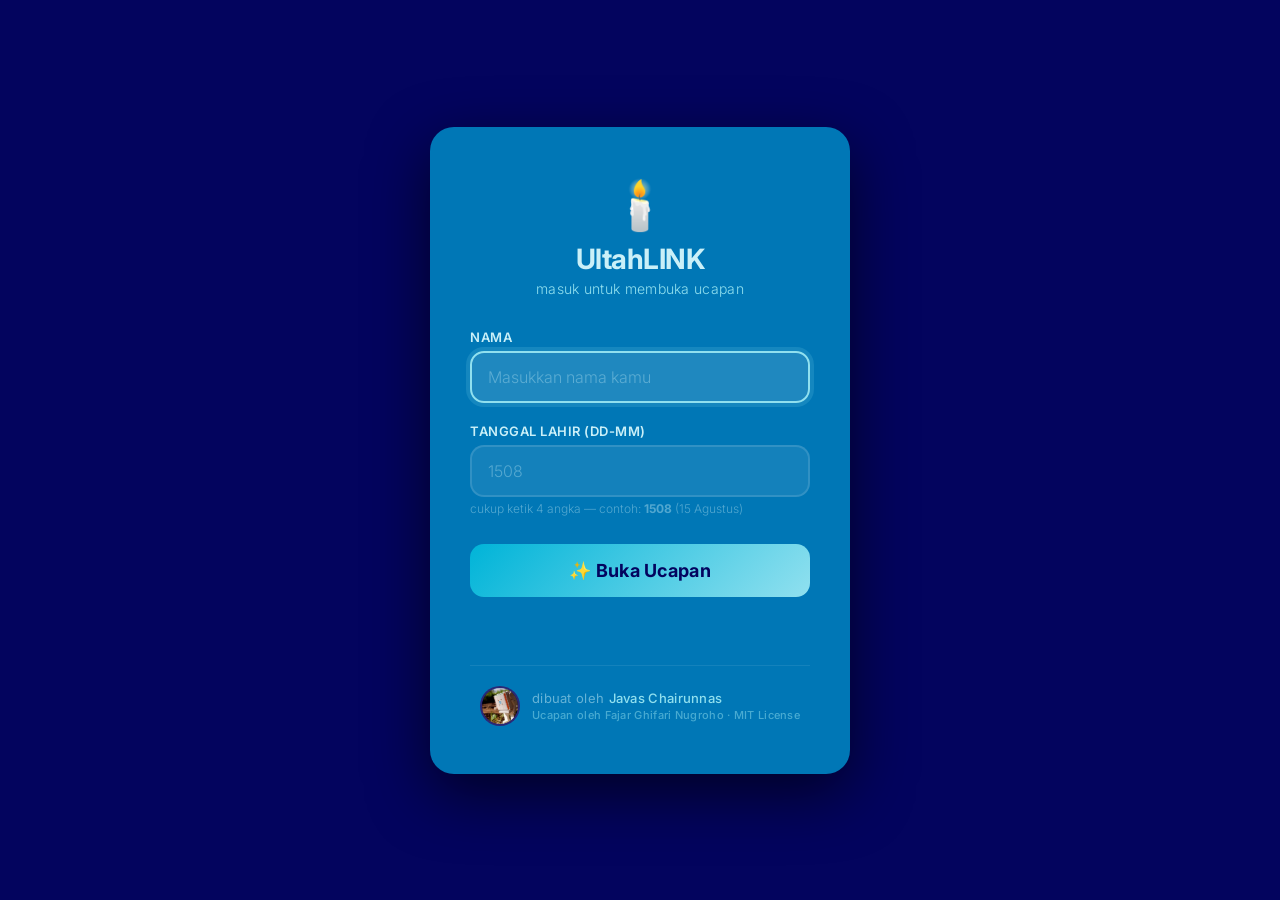
==== index.html @ c54161a3 "update" ====
<!DOCTYPE html>
<html lang="id">

<head>
    <meta charset="UTF-8" />
    <meta name="viewport" content="width=device-width, initial-scale=1.0" />
    <title>UltahLINK — Masuk</title>

    <!-- Google Font -->
    <link rel="preconnect" href="https://fonts.googleapis.com" />
    <link rel="preconnect" href="https://fonts.gstatic.com" crossorigin />
    <link href="https://fonts.googleapis.com/css2?family=Inter:wght@300;400;500;600;700&display=swap"
        rel="stylesheet" />

    <style>
        /* ── RESET & BASE ── */
        * {
            margin: 0;
            padding: 0;
            box-sizing: border-box;
        }

        body {
            font-family: 'Inter', sans-serif;
            min-height: 100vh;
            display: flex;
            align-items: center;
            justify-content: center;
            background: #03045E;
            padding: 20px;
        }

        /* ── CARD ── */
        .login-card {
            background: #0077B6;
            padding: 48px 40px;
            border-radius: 24px;
            max-width: 420px;
            width: 100%;
            box-shadow: 0 20px 60px rgba(0, 0, 0, 0.6);
            transition: transform 0.3s ease, box-shadow 0.3s ease;
        }

        .login-card:hover {
            transform: translateY(-2px);
            box-shadow: 0 24px 72px rgba(0, 0, 0, 0.7);
        }

        /* ── LOGO ── */
        .logo {
            text-align: center;
            margin-bottom: 32px;
        }

        .logo-icon {
            font-size: 48px;
            display: block;
            margin-bottom: 8px;
        }

        .logo h1 {
            font-size: 28px;
            font-weight: 700;
            color: #CAF0F8;
            letter-spacing: -0.5px;
        }

        .logo p {
            color: #90E0EF;
            font-size: 14px;
            font-weight: 300;
            margin-top: 4px;
            letter-spacing: 0.3px;
        }

        /* ── FORM ── */
        .form-group {
            margin-bottom: 20px;
        }

        label {
            display: block;
            font-size: 13px;
            font-weight: 600;
            text-transform: uppercase;
            letter-spacing: 0.5px;
            color: #CAF0F8;
            margin-bottom: 6px;
        }

        input {
            width: 100%;
            padding: 14px 16px;
            background: rgba(255, 255, 255, 0.08);
            border: 2px solid rgba(255, 255, 255, 0.12);
            border-radius: 14px;
            color: #CAF0F8;
            font-family: 'Inter', sans-serif;
            font-size: 16px;
            transition: border-color 0.25s ease, box-shadow 0.25s ease, background 0.25s ease;
            outline: none;
        }

        input::placeholder {
            color: rgba(202, 240, 248, 0.35);
            font-weight: 300;
        }

        input:focus {
            border-color: #90E0EF;
            background: rgba(255, 255, 255, 0.12);
            box-shadow: 0 0 0 4px rgba(144, 224, 239, 0.15);
        }

        /* ── ERROR STATE ── */
        .input-error {
            border-color: #FF6B6B !important;
            box-shadow: 0 0 0 4px rgba(255, 107, 107, 0.15) !important;
        }

        /* ── BUTTON ── */
        .btn-login {
            width: 100%;
            padding: 16px;
            background: linear-gradient(135deg, #00B4D8, #90E0EF);
            border: none;
            border-radius: 14px;
            color: #03045E;
            font-family: 'Inter', sans-serif;
            font-size: 18px;
            font-weight: 700;
            cursor: pointer;
            transition: transform 0.2s ease, box-shadow 0.2s ease;
            margin-top: 8px;
            letter-spacing: 0.3px;
        }

        .btn-login:hover {
            transform: scale(1.02);
            box-shadow: 0 8px 32px rgba(0, 180, 216, 0.35);
        }

        .btn-login:active {
            transform: scale(0.97);
        }

        .btn-login:disabled {
            opacity: 0.6;
            cursor: not-allowed;
            transform: none;
        }

        /* ── ERROR MESSAGE ── */
        .error-msg {
            color: #FF6B6B;
            font-size: 14px;
            font-weight: 400;
            text-align: center;
            margin-top: 16px;
            min-height: 24px;
            opacity: 0;
            transition: opacity 0.3s ease;
        }

        .error-msg.show {
            opacity: 1;
        }

        /* ── FOOTER ── */
        .footer {
            display: flex;
            align-items: center;
            justify-content: center;
            gap: 12px;
            margin-top: 28px;
            padding-top: 20px;
            border-top: 1px solid rgba(255, 255, 255, 0.08);
        }

        .footer-avatar {
            width: 40px;
            height: 40px;
            border-radius: 50%;
            object-fit: cover;
            border: 2px solid rgba(255, 255, 255, 0.15);
            flex-shrink: 0;
            background: #03045E;
            display: flex;
            align-items: center;
            justify-content: center;
            font-size: 18px;
            font-weight: 700;
            color: #CAF0F8;
            transition: border-color 0.3s ease;
        }

        .footer-avatar:hover {
            border-color: #90E0EF;
        }

        .footer-text {
            font-size: 13px;
            color: rgba(202, 240, 248, 0.5);
            letter-spacing: 0.3px;
        }

        .footer-text span {
            color: #90E0EF;
            font-weight: 500;
        }

        /* ── RESPONSIVE ── */
        @media (max-width: 480px) {
            .login-card {
                padding: 32px 24px;
            }

            .logo h1 {
                font-size: 24px;
            }

            .btn-login {
                font-size: 16px;
                padding: 14px;
            }

            input {
                font-size: 15px;
                padding: 12px 14px;
            }

            .footer-avatar {
                width: 34px;
                height: 34px;
                font-size: 15px;
            }

            .footer-text {
                font-size: 12px;
            }
        }

        /* ── Loading spinner ── */
        .spinner {
            display: inline-block;
            width: 20px;
            height: 20px;
            border: 2px solid rgba(3, 4, 94, 0.2);
            border-top: 2px solid #03045E;
            border-radius: 50%;
            animation: spin 0.7s linear infinite;
            vertical-align: middle;
        }

        @keyframes spin {
            0% {
                transform: rotate(0deg);
            }

            100% {
                transform: rotate(360deg);
            }
        }

        /* ── HIDE SPINNER NUMBER INPUT ── */
        input[type="text"]::-webkit-inner-spin-button,
        input[type="text"]::-webkit-outer-spin-button {
            -webkit-appearance: none;
            margin: 0;
        }

        .helper-text {
            display: block;
            margin-top: 4px;
            color: rgba(202, 240, 248, 0.4);
            font-size: 12px;
            font-weight: 300;
        }
    </style>
</head>

<body>

    <class class="login-card">
        <!-- Logo -->
        <div class="logo">
            <span class="logo-icon">🕯️</span>
            <h1>UltahLINK</h1>
            <p>masuk untuk membuka ucapan</p>
        </div>

        <!-- Form -->
        <form id="loginForm" autocomplete="off">
            <div class="form-group">
                <label for="username">Nama</label>
                <input type="text" id="username" placeholder="Masukkan nama kamu" maxlength="50" autocomplete="off"
                    autocorrect="off" spellcheck="false" required />
            </div>

            <div class="form-group">
                <label for="birthdate">Tanggal Lahir (DD-MM)</label>
                <input type="text" id="birthdate" placeholder="1508" maxlength="5" autocomplete="off"
                    inputmode="numeric" required />
                <span class="helper-text">cukup ketik 4 angka — contoh: <strong>1508</strong> (15 Agustus)</span>
            </div>

            <button type="submit" class="btn-login" id="btnLogin">
                ✨ Buka Ucapan
            </button>

            <div class="error-msg" id="errorMsg">
                ⚠️ Nama atau tanggal lahir tidak cocok. Coba lagi!
            </div>
        </form>

        <!-- Footer dengan foto Javas -->
        <!-- Footer dengan foto Javas -->
        <div class="footer">
            <img src="img/javas.png" alt="Foto Javas" class="footer-avatar" ... />
            <div class="footer-avatar" id="avatarFallback" style="display: none;">JC</div>
            <p class="footer-text">
                dibuat oleh <span>Javas Chairunnas</span>
                <br />
                <span style="font-size: 11px; opacity: 0.5;">
                    Ucapan oleh Fajar Ghifari Nugroho · MIT License
                </span>
            </p>
        </div>
        </class>
    </div>

    <script>
        // ============================================================
        // 1. DATA USER (HARDCODED — kamu yang atur)
        // ============================================================
        const USERS = [
            { username: "TEST", birthdate: "01-01" },
            // Tambahkan teman-temanmu di sini!
            // Username harus UPPERCASE, tanggal format DD-MM
        ];

        // ============================================================
        // 2. ELEMEN
        // ============================================================
        const form = document.getElementById('loginForm');
        const usernameInput = document.getElementById('username');
        const birthdateInput = document.getElementById('birthdate');
        const btnLogin = document.getElementById('btnLogin');
        const errorMsg = document.getElementById('errorMsg');

        // ============================================================
        // 3. USERNAME → OTOMATIS UPPERCASE (seperti Apple/Microsoft)
        // ============================================================
        usernameInput.addEventListener('input', function () {
            // Ubah semua huruf menjadi besar
            const start = this.selectionStart;
            const end = this.selectionEnd;
            this.value = this.value.toUpperCase();
            // Kembalikan posisi kursor (agar tidak loncat)
            this.setSelectionRange(start, end);
        });

        // ============================================================
        // 4. TANGGAL LAHIR → AUTO-FORMAT TANPA GANGGU HAPUS
        // ============================================================
        let lastBirthdateValue = '';

        birthdateInput.addEventListener('input', function (e) {
            // Hanya angka yang boleh
            let raw = this.value.replace(/\D/g, '');

            // Batasi maksimal 4 angka
            if (raw.length > 4) {
                raw = raw.slice(0, 4);
            }

            // Jika panjang 2 dan sebelumnya tidak ada strip, tambahkan strip
            let formatted = raw;
            if (raw.length >= 2 && raw.length <= 4) {
                formatted = raw.slice(0, 2) + '-' + raw.slice(2);
            }

            // Simpan posisi kursor
            const start = this.selectionStart;
            const end = this.selectionEnd;

            // Set value
            this.value = formatted;

            // Kembalikan posisi kursor (perhatikan perubahan panjang)
            const diff = this.value.length - lastBirthdateValue.length;
            const newPos = Math.min(start + diff, this.value.length);
            this.setSelectionRange(newPos, newPos);

            lastBirthdateValue = this.value;
        });

        // Handle backspace/delete dengan aman
        birthdateInput.addEventListener('keydown', function (e) {
            // Jika backspace ditekan dan posisi kursor di setelah strip,
            // kita biarkan input handling normal
            // Tidak perlu intervensi khusus
        });

        // ============================================================
        // 5. FUNGSI LOGIN
        // ============================================================
        function handleLogin(e) {
            e.preventDefault();

            // Ambil value
            let username = usernameInput.value.trim();
            let birthdate = birthdateInput.value.trim();

            // Jika kosong, tampilkan error
            if (!username || !birthdate) {
                showError('⚠️ Nama dan tanggal lahir harus diisi!');
                return;
            }

            // Jika user hanya ketik 4 angka tanpa strip, kita ubah formatnya
            if (/^\d{4}$/.test(birthdate)) {
                birthdate = birthdate.slice(0, 2) + '-' + birthdate.slice(2, 4);
            }

            // Validasi format akhir (DD-MM)
            if (!/^\d{2}-\d{2}$/.test(birthdate)) {
                showError('⚠️ Format tanggal harus DD-MM (contoh: 15-08)');
                return;
            }

            // Validasi tanggal (01-31) dan bulan (01-12)
            const day = parseInt(birthdate.slice(0, 2), 10);
            const month = parseInt(birthdate.slice(3, 5), 10);
            if (day < 1 || day > 31 || month < 1 || month > 12) {
                showError('⚠️ Tanggal atau bulan tidak valid!');
                return;
            }

            // Cari user di database (username sudah uppercase otomatis)
            const foundUser = USERS.find(
                (u) =>
                    u.username === username &&
                    u.birthdate === birthdate
            );

            if (!foundUser) {
                showError('⚠️ Nama atau tanggal lahir tidak cocok. Coba lagi!');
                usernameInput.classList.add('input-error');
                birthdateInput.classList.add('input-error');
                setTimeout(() => {
                    usernameInput.classList.remove('input-error');
                    birthdateInput.classList.remove('input-error');
                }, 800);
                return;
            }

            // === LOGIN BERHASIL ===
            errorMsg.classList.remove('show');
            btnLogin.disabled = true;
            btnLogin.innerHTML = '<span class="spinner"></span> Membuka...';

            setTimeout(() => {
               const redirectUrl =
                    `ucapan.html?nama=${encodeURIComponent(foundUser.username)}&tgl=${foundUser.birthdate}`;
                window.location.href = redirectUrl;
            }, 800);
        }

        // ============================================================
        // 6. FUNGSI ERROR
        // ============================================================
        function showError(message) {
            errorMsg.textContent = message;
            errorMsg.classList.add('show');
        }

        // ============================================================
        // 7. RESET ERROR SAAT USER KETIK ULANG
        // ============================================================
        usernameInput.addEventListener('input', () => {
            errorMsg.classList.remove('show');
            usernameInput.classList.remove('input-error');
        });

        birthdateInput.addEventListener('input', () => {
            errorMsg.classList.remove('show');
            birthdateInput.classList.remove('input-error');
        });

        // ============================================================
        // 8. EVENT LISTENER
        // ============================================================
        form.addEventListener('submit', handleLogin);

        // ============================================================
        // 9. AUTO-FOCUS
        // ============================================================
        window.addEventListener('load', () => {
            usernameInput.focus();
        });

        console.log('🔐 UltahLINK Login siap!');
        console.log(`📋 ${USERS.length} user terdaftar.`);
        console.log('📸 Taruh foto Javas di img/javas.jpg');
    </script>

</body>

</html>
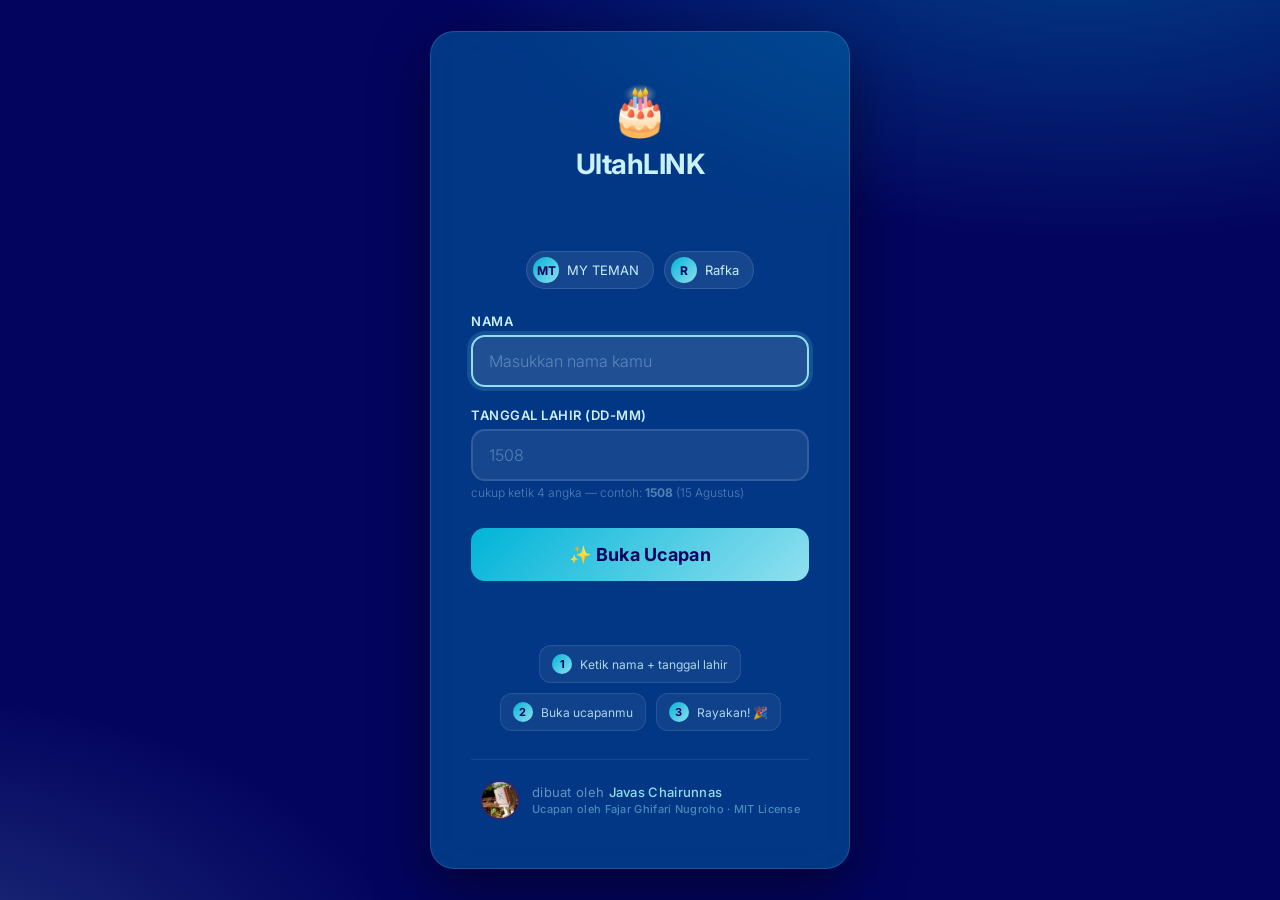
==== commit 46ef4486: "update" ====
--- a/index.html
+++ b/index.html
@@ -4,7 +4,8 @@
 <head>
     <meta charset="UTF-8" />
     <meta name="viewport" content="width=device-width, initial-scale=1.0" />
-    <title>UltahLINK — Masuk</title>
+    <link rel="icon" type="image/png" href="img/favicon.png" />
+    <title>UltahLINK — Buka Ucapan 🎂</title>
 
     <!-- Google Font -->
     <link rel="preconnect" href="https://fonts.googleapis.com" />
@@ -23,21 +24,30 @@
         body {
             font-family: 'Inter', sans-serif;
             min-height: 100vh;
+            min-height: 100dvh;
             display: flex;
             align-items: center;
             justify-content: center;
-            background: #03045E;
             padding: 20px;
+            background:
+                radial-gradient(1100px 550px at 85% -10%, rgba(0, 180, 216, 0.35), transparent 60%),
+                radial-gradient(900px 500px at -10% 110%, rgba(144, 224, 239, 0.22), transparent 60%),
+                #03045E;
         }
 
         /* ── CARD ── */
         .login-card {
-            background: #0077B6;
+            position: relative;
+            z-index: 1;
+            background: rgba(0, 119, 182, 0.45);
+            backdrop-filter: blur(20px);
+            -webkit-backdrop-filter: blur(20px);
+            border: 1px solid rgba(144, 224, 239, 0.18);
             padding: 48px 40px;
             border-radius: 24px;
             max-width: 420px;
             width: 100%;
-            box-shadow: 0 20px 60px rgba(0, 0, 0, 0.6);
+            box-shadow: 0 20px 60px rgba(0, 0, 0, 0.45);
             transition: transform 0.3s ease, box-shadow 0.3s ease;
         }
 
@@ -209,14 +219,195 @@
             font-weight: 500;
         }
 
+        /* ── BALON LATAR (dekorasi CSS-only) ── */
+        .bg-balloons {
+            position: fixed;
+            inset: 0;
+            overflow: hidden;
+            pointer-events: none;
+            z-index: 0;
+        }
+
+        .bg-balloons img {
+            position: absolute;
+            bottom: -160px;
+            width: clamp(60px, 10vw, 110px);
+            opacity: 0.45;
+            animation: floatUp linear infinite;
+        }
+
+        @keyframes floatUp {
+            from {
+                transform: translateY(0) rotate(-6deg);
+            }
+
+            to {
+                transform: translateY(-120vh) rotate(12deg);
+            }
+        }
+
+        /* ── STATS & CHIP TEMAN ── */
+        .stats {
+            color: rgba(202, 240, 248, 0.7);
+            font-size: 13px;
+            font-weight: 300;
+            text-align: center;
+            margin-bottom: 20px;
+            min-height: 18px;
+        }
+
+        .chips {
+            display: flex;
+            flex-wrap: wrap;
+            gap: 10px;
+            justify-content: center;
+            margin-bottom: 24px;
+        }
+
+        .chip {
+            display: flex;
+            align-items: center;
+            gap: 8px;
+            background: rgba(255, 255, 255, 0.08);
+            border: 1px solid rgba(255, 255, 255, 0.12);
+            border-radius: 999px;
+            padding: 5px 14px 5px 6px;
+            cursor: pointer;
+            color: #CAF0F8;
+            font-family: 'Inter', sans-serif;
+            font-size: 13px;
+            transition: background 0.25s ease, border-color 0.25s ease;
+        }
+
+        .chip:hover {
+            background: rgba(255, 255, 255, 0.16);
+            border-color: #90E0EF;
+        }
+
+        .chip-avatar {
+            width: 26px;
+            height: 26px;
+            border-radius: 50%;
+            background: linear-gradient(135deg, #00B4D8, #90E0EF);
+            color: #03045E;
+            font-weight: 700;
+            font-size: 12px;
+            display: flex;
+            align-items: center;
+            justify-content: center;
+            flex-shrink: 0;
+        }
+
+        /* ── CARA PAKAI ── */
+        .steps {
+            display: flex;
+            justify-content: center;
+            gap: 10px;
+            margin-top: 24px;
+            flex-wrap: wrap;
+        }
+
+        .step {
+            display: flex;
+            align-items: center;
+            gap: 8px;
+            background: rgba(255, 255, 255, 0.06);
+            border: 1px solid rgba(255, 255, 255, 0.1);
+            border-radius: 12px;
+            padding: 8px 12px;
+            font-size: 12px;
+            color: rgba(202, 240, 248, 0.85);
+        }
+
+        .step span {
+            width: 20px;
+            height: 20px;
+            border-radius: 50%;
+            background: linear-gradient(135deg, #00B4D8, #90E0EF);
+            color: #03045E;
+            font-weight: 700;
+            font-size: 11px;
+            display: flex;
+            align-items: center;
+            justify-content: center;
+            flex-shrink: 0;
+        }
+
+        /* ── ERROR SHAKE ── */
+        .input-error {
+            animation: shake 0.45s ease;
+        }
+
+        @keyframes shake {
+
+            10%,
+            90% {
+                transform: translateX(-2px);
+            }
+
+            20%,
+            80% {
+                transform: translateX(4px);
+            }
+
+            30%,
+            50%,
+            70% {
+                transform: translateX(-6px);
+            }
+
+            40%,
+            60% {
+                transform: translateX(6px);
+            }
+        }
+
         /* ── RESPONSIVE ── */
         @media (max-width: 480px) {
             .login-card {
-                padding: 32px 24px;
+                padding: 28px 20px;
+            }
+
+            .logo {
+                margin-bottom: 20px;
+            }
+
+            .logo-icon {
+                font-size: 38px;
+                margin-bottom: 4px;
             }
 
             .logo h1 {
                 font-size: 24px;
+            }
+
+            .logo p {
+                font-size: 12px;
+            }
+
+            .stats {
+                font-size: 12px;
+                margin-bottom: 14px;
+            }
+
+            .chips {
+                gap: 8px;
+                margin-bottom: 16px;
+            }
+
+            .chip {
+                font-size: 12px;
+                padding: 4px 12px 4px 5px;
+            }
+
+            .chip-avatar {
+                width: 24px;
+                height: 24px;
+                font-size: 11px;
+            }
+
+            .form-group {
+                margin-bottom: 14px;
             }
 
             .btn-login {
@@ -227,6 +418,16 @@
             input {
                 font-size: 15px;
                 padding: 12px 14px;
+            }
+
+            .steps {
+                gap: 8px;
+                margin-top: 18px;
+            }
+
+            .step {
+                font-size: 11px;
+                padding: 6px 10px;
             }
 
             .footer-avatar {
@@ -262,13 +463,6 @@
             }
         }
 
-        /* ── HIDE SPINNER NUMBER INPUT ── */
-        input[type="text"]::-webkit-inner-spin-button,
-        input[type="text"]::-webkit-outer-spin-button {
-            -webkit-appearance: none;
-            margin: 0;
-        }
-
         .helper-text {
             display: block;
             margin-top: 4px;
@@ -281,13 +475,29 @@
 
 <body>
 
-    <class class="login-card">
+    <!-- Balon latar (dekorasi, CSS-only) -->
+    <div class="bg-balloons" aria-hidden="true">
+        <img src="img/ballon1.svg" style="left:6%; animation-duration:18s; animation-delay:-2s;" alt="" />
+        <img src="img/ballon2.svg" style="left:22%; animation-duration:23s; animation-delay:-9s; width:80px;" alt="" />
+        <img src="img/ballon3.svg" style="left:38%; animation-duration:16s; animation-delay:-4s;" alt="" />
+        <img src="img/ballon1.svg" style="left:55%; animation-duration:21s; animation-delay:-12s; width:70px;" alt="" />
+        <img src="img/ballon2.svg" style="left:70%; animation-duration:17s; animation-delay:-6s;" alt="" />
+        <img src="img/ballon3.svg" style="left:84%; animation-duration:24s; animation-delay:-15s; width:85px;" alt="" />
+        <img src="img/ballon2.svg" style="left:92%; animation-duration:19s; animation-delay:-1s; width:60px;" alt="" />
+    </div>
+
+    <div class="login-card">
         <!-- Logo -->
         <div class="logo">
-            <span class="logo-icon">🕯️</span>
+            <span class="logo-icon">🎂</span>
             <h1>UltahLINK</h1>
-            <p>masuk untuk membuka ucapan</p>
+
         </div>
+
+        <p class="stats" id="stats"></p>
+
+        <!-- Teman terdaftar — klik untuk isi otomatis -->
+        <div class="chips" id="chips"></div>
 
         <!-- Form -->
         <form id="loginForm" autocomplete="off">
@@ -313,11 +523,16 @@
             </div>
         </form>
 
-        <!-- Footer dengan foto Javas -->
-        <!-- Footer dengan foto Javas -->
+        <!-- Cara pakai -->
+        <div class="steps" aria-label="Cara pakai">
+            <div class="step"><span>1</span> Ketik nama + tanggal lahir</div>
+            <div class="step"><span>2</span> Buka ucapanmu</div>
+            <div class="step"><span>3</span> Rayakan! 🎉</div>
+        </div>
+
+        <!-- Footer -->
         <div class="footer">
-            <img src="img/javas.png" alt="Foto Javas" class="footer-avatar" ... />
-            <div class="footer-avatar" id="avatarFallback" style="display: none;">JC</div>
+            <img src="img/javas.png" alt="Foto Javas" class="footer-avatar" />
             <p class="footer-text">
                 dibuat oleh <span>Javas Chairunnas</span>
                 <br />
@@ -326,18 +541,19 @@
                 </span>
             </p>
         </div>
-        </class>
     </div>
 
+    <!-- Config & Script -->
+    <script src="./config.js"></script>
     <script>
         // ============================================================
-        // 1. DATA USER (HARDCODED — kamu yang atur)
-        // ============================================================
-        const USERS = [
-            { username: "TEST", birthdate: "01-01" },
-            // Tambahkan teman-temanmu di sini!
-            // Username harus UPPERCASE, tanggal format DD-MM
-        ];
+        // 1. DATA USER (otomatis dari config.js — satu sumber data)
+        // ============================================================
+        // Catatan: top-level `const` tidak muncul di window.*, jadi jangan pakai window.CONFIG
+        const USERS = (typeof CONFIG !== "undefined" ? CONFIG.profiles : []).map((p) => ({
+            username: p.username,
+            birthdate: p.birthdate,
+        }));
 
         // ============================================================
         // 2. ELEMEN
@@ -347,6 +563,8 @@
         const birthdateInput = document.getElementById('birthdate');
         const btnLogin = document.getElementById('btnLogin');
         const errorMsg = document.getElementById('errorMsg');
+        const statsEl = document.getElementById('stats');
+        const chipsEl = document.getElementById('chips');
 
         // ============================================================
         // 3. USERNAME → OTOMATIS UPPERCASE (seperti Apple/Microsoft)
@@ -393,13 +611,6 @@
             this.setSelectionRange(newPos, newPos);
 
             lastBirthdateValue = this.value;
-        });
-
-        // Handle backspace/delete dengan aman
-        birthdateInput.addEventListener('keydown', function (e) {
-            // Jika backspace ditekan dan posisi kursor di setelah strip,
-            // kita biarkan input handling normal
-            // Tidak perlu intervensi khusus
         });
 
         // ============================================================
@@ -461,8 +672,8 @@
             btnLogin.innerHTML = '<span class="spinner"></span> Membuka...';
 
             setTimeout(() => {
-               const redirectUrl =
-                    `ucapan.html?nama=${encodeURIComponent(foundUser.username)}&tgl=${foundUser.birthdate}`;
+                const redirectUrl =
+                    `ucapan.html?nama=${encodeURIComponent(foundUser.username)}`;
                 window.location.href = redirectUrl;
             }, 800);
         }
@@ -489,20 +700,52 @@
         });
 
         // ============================================================
-        // 8. EVENT LISTENER
+        // 7. RENDER STATS + CHIP TEMAN (data dari config.js)
+        // ============================================================
+        function renderFriendChips() {
+            const profiles = typeof CONFIG !== "undefined" ? CONFIG.profiles : [];
+            if (!profiles.length) return;
+
+
+            chipsEl.innerHTML = profiles.map((p, i) => {
+                const initials = (p.name || p.username || '?')
+                    .trim()
+                    .split(/\s+/)
+                    .slice(0, 2)
+                    .map((w) => w[0])
+                    .join('')
+                    .toUpperCase();
+                return `<button type="button" class="chip" data-index="${i}" title="${p.name}">
+                    <span class="chip-avatar">${initials}</span>${p.name}
+                </button>`;
+            }).join('');
+        }
+
+        chipsEl.addEventListener('click', (e) => {
+            const chip = e.target.closest('.chip');
+            const profiles = typeof CONFIG !== "undefined" ? CONFIG.profiles : [];
+            const profile = chip && profiles[Number(chip.dataset.index)];
+            if (!profile) return;
+            usernameInput.value = profile.username;
+            birthdateInput.value = profile.birthdate;
+            errorMsg.classList.remove('show');
+            usernameInput.classList.remove('input-error');
+            birthdateInput.classList.remove('input-error');
+            btnLogin.focus();
+        });
+
+        // ============================================================
+        // 8. SUBMIT & AUTO-FOCUS
         // ============================================================
         form.addEventListener('submit', handleLogin);
 
-        // ============================================================
-        // 9. AUTO-FOCUS
-        // ============================================================
         window.addEventListener('load', () => {
             usernameInput.focus();
+            renderFriendChips();
         });
 
         console.log('🔐 UltahLINK Login siap!');
         console.log(`📋 ${USERS.length} user terdaftar.`);
-        console.log('📸 Taruh foto Javas di img/javas.jpg');
     </script>
 
 </body>
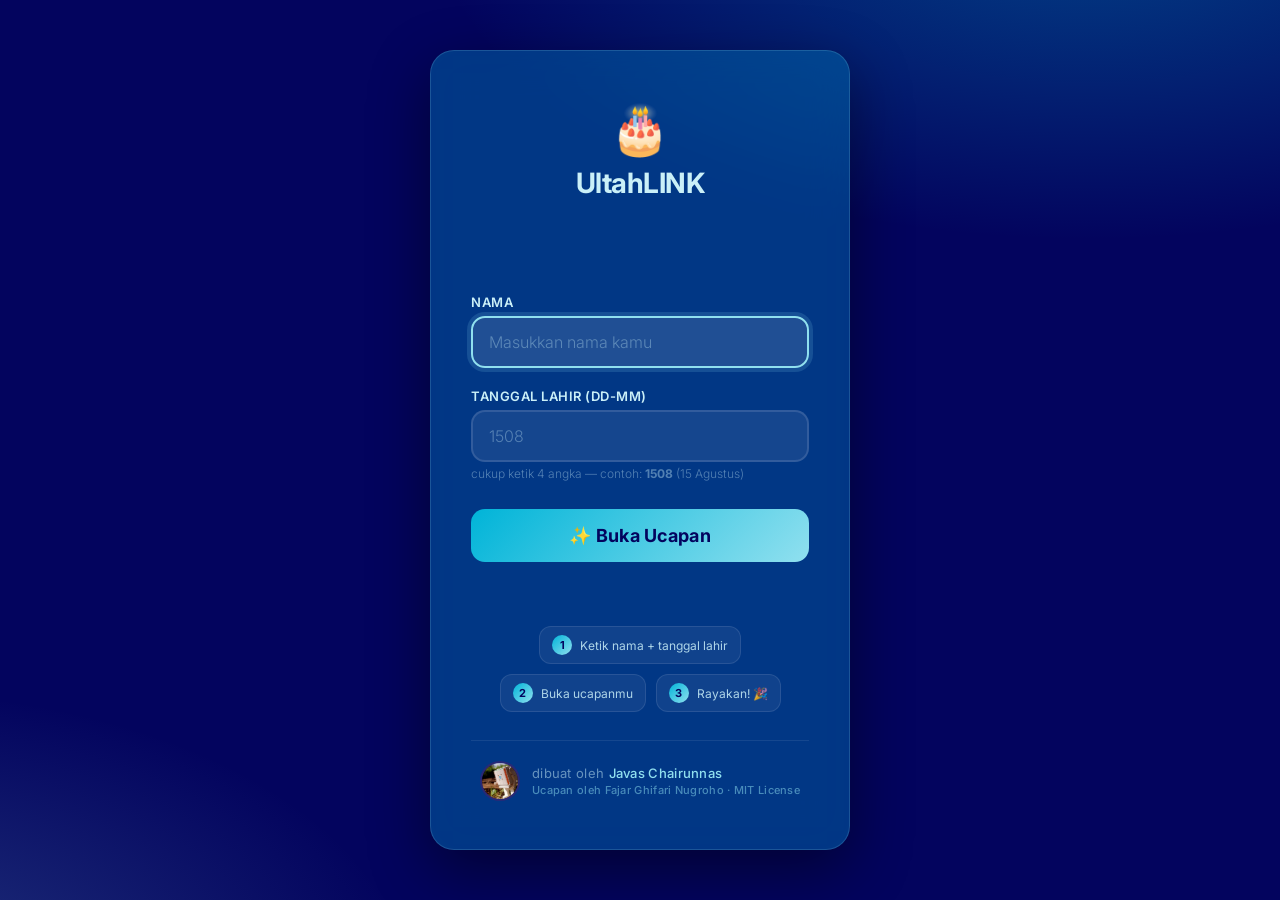
==== commit fc1542e3: "update" ====
--- a/index.html
+++ b/index.html
@@ -699,40 +699,6 @@
             birthdateInput.classList.remove('input-error');
         });
 
-        // ============================================================
-        // 7. RENDER STATS + CHIP TEMAN (data dari config.js)
-        // ============================================================
-        function renderFriendChips() {
-            const profiles = typeof CONFIG !== "undefined" ? CONFIG.profiles : [];
-            if (!profiles.length) return;
-
-
-            chipsEl.innerHTML = profiles.map((p, i) => {
-                const initials = (p.name || p.username || '?')
-                    .trim()
-                    .split(/\s+/)
-                    .slice(0, 2)
-                    .map((w) => w[0])
-                    .join('')
-                    .toUpperCase();
-                return `<button type="button" class="chip" data-index="${i}" title="${p.name}">
-                    <span class="chip-avatar">${initials}</span>${p.name}
-                </button>`;
-            }).join('');
-        }
-
-        chipsEl.addEventListener('click', (e) => {
-            const chip = e.target.closest('.chip');
-            const profiles = typeof CONFIG !== "undefined" ? CONFIG.profiles : [];
-            const profile = chip && profiles[Number(chip.dataset.index)];
-            if (!profile) return;
-            usernameInput.value = profile.username;
-            birthdateInput.value = profile.birthdate;
-            errorMsg.classList.remove('show');
-            usernameInput.classList.remove('input-error');
-            birthdateInput.classList.remove('input-error');
-            btnLogin.focus();
-        });
 
         // ============================================================
         // 8. SUBMIT & AUTO-FOCUS
